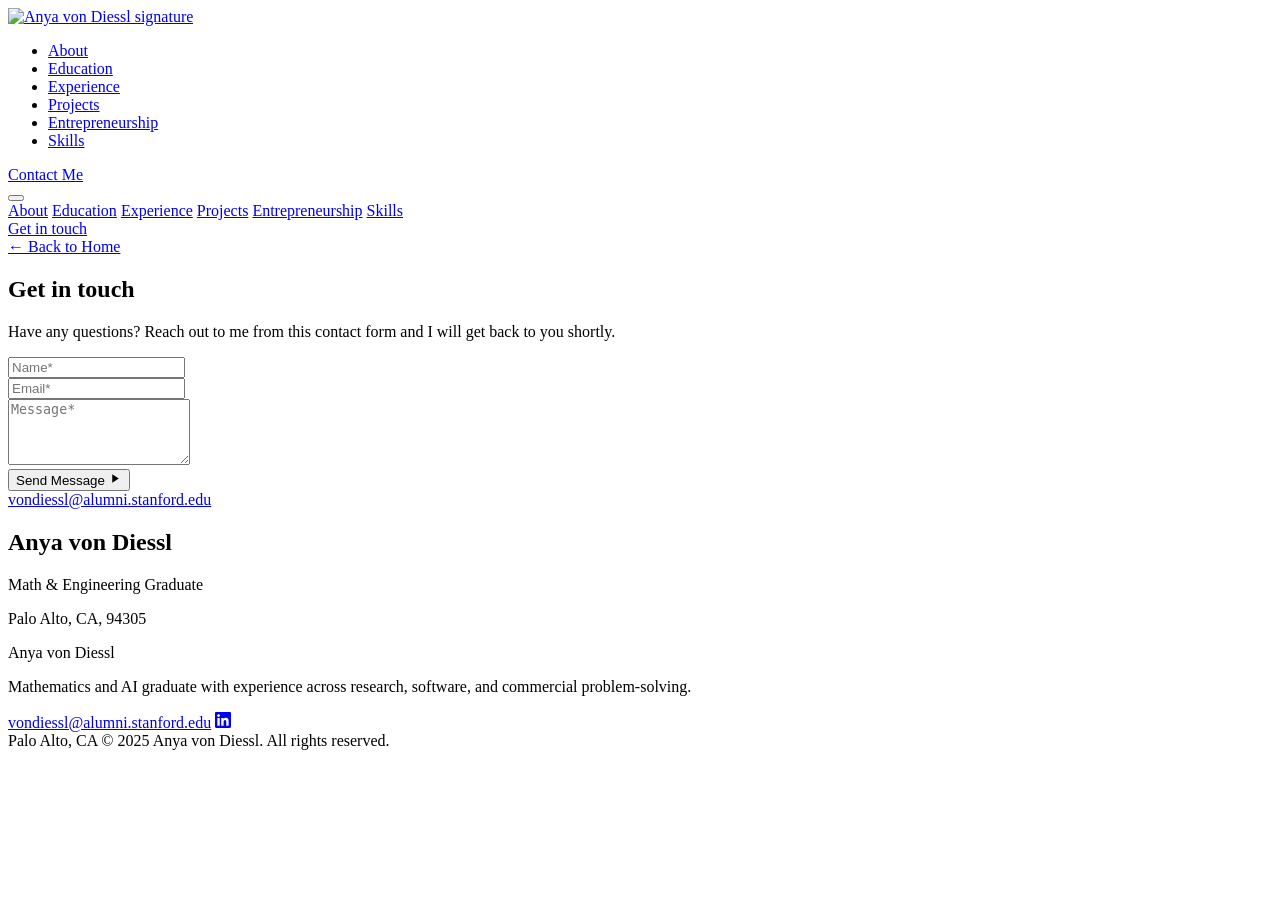
==== contact.html @ d14f177e "Add dedicated Contact page Move the 'Get in touch' form and business card off the homepage onto thei" ====
<!DOCTYPE html>
<html lang="en">
<head>
  <meta charset="UTF-8" />
  <meta name="viewport" content="width=device-width, initial-scale=1.0" />
  <title>Contact &mdash; Anya von Diessl</title>
  <meta name="description" content="Get in touch with Anya von Diessl — send a message or reach out directly by email." />
  <link rel="canonical" href="https://www.anyavondiessl.com/contact.html" />
  <meta property="og:type" content="website" />
  <meta property="og:site_name" content="Anya von Diessl" />
  <meta property="og:title" content="Contact — Anya von Diessl" />
  <meta property="og:description" content="Get in touch with Anya von Diessl — send a message or reach out directly by email." />
  <meta property="og:url" content="https://www.anyavondiessl.com/contact.html" />
  <meta property="og:image" content="https://www.anyavondiessl.com/images/headshot.png" />
  <meta name="twitter:card" content="summary" />
  <meta name="twitter:title" content="Contact — Anya von Diessl" />
  <meta name="twitter:description" content="Get in touch with Anya von Diessl — send a message or reach out directly by email." />
  <meta name="theme-color" content="#164a68" />
  <link rel="icon" href="favicon.ico" sizes="32x32" />
  <link rel="icon" type="image/svg+xml" href="favicon.svg" />
  <link rel="apple-touch-icon" href="apple-touch-icon.png" />
  <link rel="manifest" href="site.webmanifest" />
  <link rel="preconnect" href="https://fonts.googleapis.com" />
  <link rel="preconnect" href="https://fonts.gstatic.com" crossorigin />
  <link href="https://fonts.googleapis.com/css2?family=Inter:wght@400;500;600;700&family=Oswald:wght@500;600;700&family=Playfair+Display:wght@400;500&display=swap" rel="stylesheet" />
  <link rel="stylesheet" href="styles.css" />
</head>
<body>
  <!-- Signature logo, fixed far-left, aligned with content start -->
  <a href="index.html" class="brand" aria-label="Home">
    <img src="AnyaSignature.png" alt="Anya von Diessl signature" width="320" height="320" decoding="async" />
  </a>

  <!-- Floating glass nav pill -->
  <header class="nav" id="nav">
    <nav class="nav-inner" aria-label="Primary">
      <ul class="nav-links">
        <li><a class="nav-link" href="index.html#about">About</a></li>
        <li><a class="nav-link" href="index.html#education">Education</a></li>
        <li><a class="nav-link" href="index.html#experience">Experience</a></li>
        <li><a class="nav-link" href="index.html#projects">Projects</a></li>
        <li><a class="nav-link" href="index.html#entrepreneurship">Entrepreneurship</a></li>
        <li><a class="nav-link" href="index.html#skills">Skills</a></li>
      </ul>
    </nav>
  </header>

  <!-- Floating glass contact pill -->
  <div class="nav nav-contact" id="navContact">
    <div class="nav-inner nav-contact-inner">
      <a class="nav-contact-link" href="contact.html">Contact Me</a>
    </div>
  </div>

  <!-- Hamburger button -->
  <button class="hamburger" id="hamburger" aria-label="Open menu" aria-expanded="false">
    <span class="ham-icon" aria-hidden="true">
      <span></span><span></span><span></span>
    </span>
  </button>

  <!-- Mobile menu overlay -->
  <div class="mobile-menu" id="mobileMenu" aria-hidden="true">
    <div class="mobile-panel">
      <nav class="m-flatlist" aria-label="Primary (mobile)">
        <a class="m-flatlink" href="index.html#about">About</a>
        <a class="m-flatlink" href="index.html#education">Education</a>
        <a class="m-flatlink" href="index.html#experience">Experience</a>
        <a class="m-flatlink" href="index.html#projects">Projects</a>
        <a class="m-flatlink" href="index.html#entrepreneurship">Entrepreneurship</a>
        <a class="m-flatlink" href="index.html#skills">Skills</a>
      </nav>
      <a href="contact.html" class="btn-cta mobile-cta">Get in touch</a>
    </div>
  </div>

  <main class="project-page">
    <div class="container project-page-inner">
      <a href="index.html" class="project-back">&larr; Back to Home</a>
    </div>
  </main>

  <!-- GET IN TOUCH -->
  <section class="contact-section">
    <div class="container contact-inner">
      <div class="contact-left">
        <h1 class="contact-title">Get in touch</h1>
        <p class="contact-text">Have any questions? Reach out to me from this contact form and I will get back to you shortly.</p>

        <form class="contact-form" id="contactForm" novalidate>
          <div class="cf-field">
            <input type="text" name="name" id="cf-name" placeholder="Name*" required />
          </div>
          <div class="cf-field">
            <input type="email" name="email" id="cf-email" placeholder="Email*" required />
          </div>
          <div class="cf-field">
            <textarea name="details" id="cf-details" placeholder="Message*" rows="4" required></textarea>
          </div>
          <button type="submit" class="cf-submit">
            <span>Send Message</span>
            <span class="cf-submit-icon" aria-hidden="true">
              <svg viewBox="0 0 24 24" width="13" height="13"><path d="M6 4l12 8-12 8V4z" fill="currentColor"/></svg>
            </span>
          </button>
        </form>
      </div>
      <div class="contact-right">
        <div class="card bizcard">
          <div class="bizcard-inner">
            <a class="bc-email" href="mailto:vondiessl@alumni.stanford.edu">vondiessl@alumni.stanford.edu</a>
            <div class="bc-center">
              <h2 class="bc-name">Anya <span class="bc-sur">von Diessl</span></h2>
              <p class="bc-role">Math &amp; Engineering Graduate</p>
            </div>
            <p class="bc-location">Palo Alto, CA, 94305</p>
          </div>
        </div>
      </div>
    </div>
  </section>

  <footer class="site-footer">
    <div class="footer-glow" aria-hidden="true"></div>
    <div class="container footer-inner">
      <div class="footer-top">
        <div class="footer-brand">
          <p class="footer-name"><span class="footer-name-first">Anya</span> <span class="footer-name-last">von Diessl</span></p>
          <p class="footer-tagline">Mathematics and AI graduate with experience across research, software, and commercial problem-solving.</p>
        </div>
        <div class="footer-contact">
          <a class="footer-email" href="mailto:vondiessl@alumni.stanford.edu">vondiessl@alumni.stanford.edu</a>
          <a class="footer-social" href="https://www.linkedin.com/in/anya-von-diessl/" target="_blank" rel="noopener noreferrer" aria-label="LinkedIn">
            <svg viewBox="0 0 24 24" width="16" height="16" fill="currentColor" aria-hidden="true"><path d="M20.447 20.452h-3.554v-5.569c0-1.328-.027-3.037-1.852-3.037-1.853 0-2.136 1.445-2.136 2.939v5.667H9.351V9h3.414v1.561h.046c.477-.9 1.637-1.85 3.37-1.85 3.601 0 4.267 2.37 4.267 5.455v6.286zM5.337 7.433c-1.144 0-2.063-.926-2.063-2.065 0-1.138.92-2.063 2.063-2.063 1.14 0 2.064.925 2.064 2.063 0 1.139-.925 2.065-2.064 2.065zm1.782 13.019H3.555V9h3.564v11.452zM22.225 0H1.771C.792 0 0 .774 0 1.729v20.542C0 23.227.792 24 1.771 24h20.451C23.2 24 24 23.227 24 22.271V1.729C24 .774 23.2 0 22.222 0h.003z"/></svg>
          </a>
        </div>
      </div>
      <div class="footer-rule" aria-hidden="true"></div>
      <div class="footer-bottom">
        <span>Palo Alto, CA</span>
        <span>&copy; <span id="footer-year">2025</span> Anya von Diessl. All rights reserved.</span>
      </div>
    </div>
  </footer>

  <script src="script.js"></script>
</body>
</html>
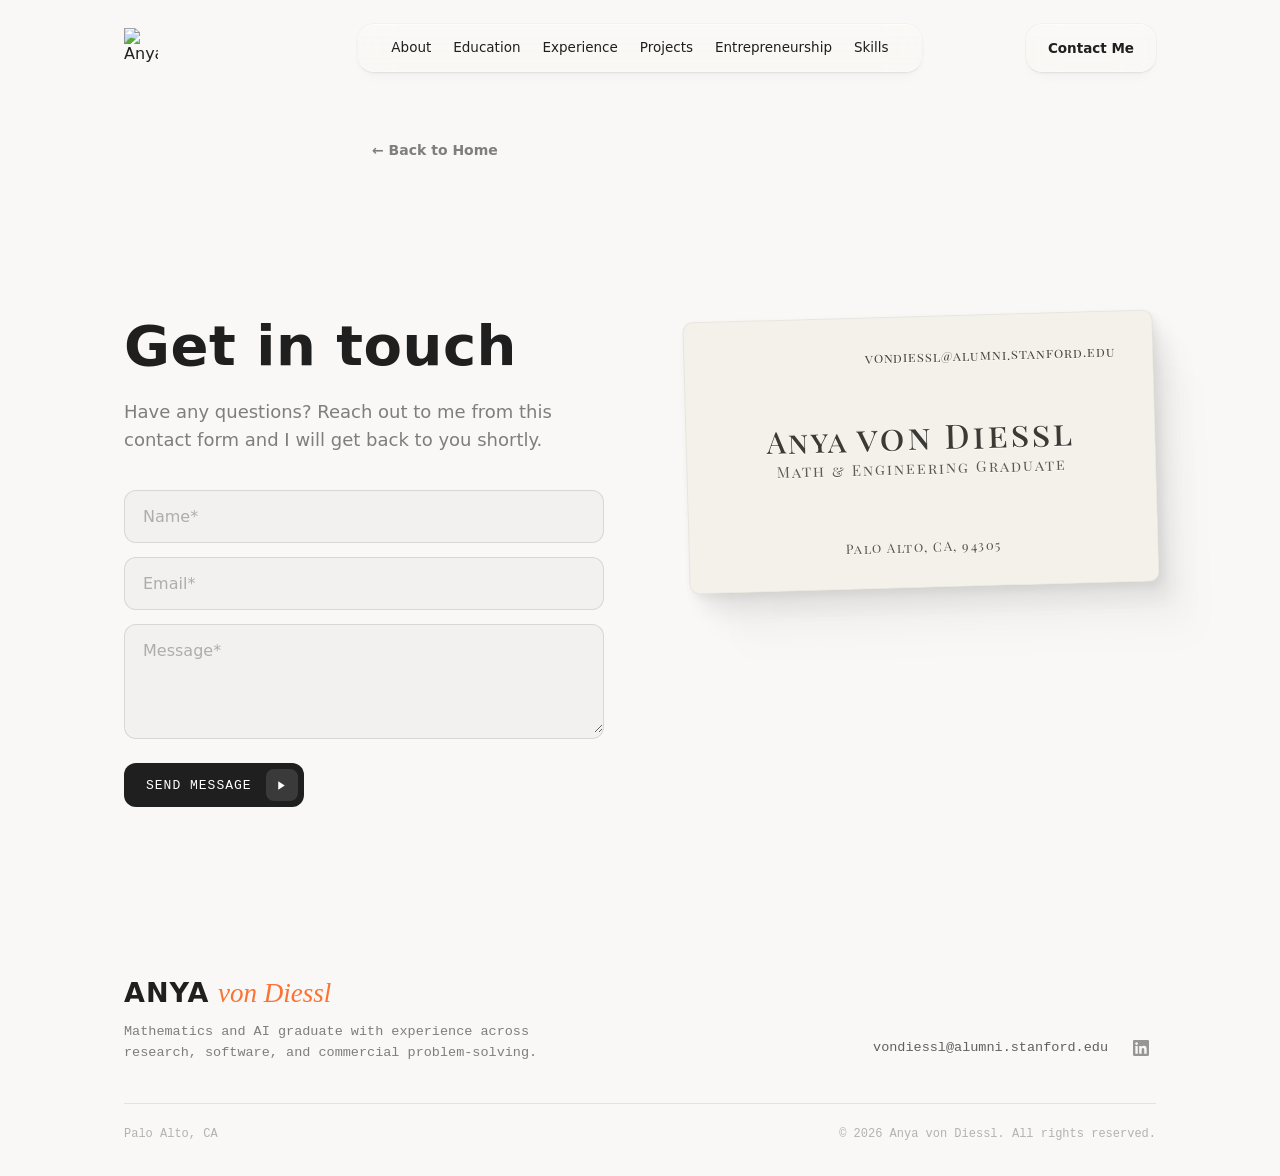
==== commit e100d216: "Add contact teaser below Featured Projects; lighten contact page Home page: new black box below Feat" ====
--- a/contact.html
+++ b/contact.html
@@ -76,7 +76,7 @@
 
   <main class="project-page">
     <div class="container project-page-inner">
-      <a href="index.html" class="project-back">&larr; Back to Home</a>
+      <a href="index.html" class="project-back contact-back">&larr; Back to Home</a>
     </div>
   </main>
 
--- a/styles.css
+++ b/styles.css
@@ -0,0 +1,2879 @@
+:root {
+  --bg: rgb(249, 248, 246);
+  --ink: rgb(31, 31, 31);
+  --body: rgba(31, 31, 31, 0.56);
+  --muted: rgba(31, 31, 31, 0.32);
+  --card-border: rgba(0, 0, 0, 0.03);
+  --navy: #164a68;
+  --font: "Verlag", Inter, system-ui, -apple-system, "Segoe UI", Roboto,
+    "Helvetica Neue", sans-serif;
+  --container: 1160px;
+}
+
+* {
+  box-sizing: border-box;
+}
+
+html {
+  scroll-behavior: smooth;
+}
+
+body {
+  margin: 0;
+  background: var(--bg);
+  color: var(--ink);
+  font-family: var(--font);
+  font-size: 16px;
+  line-height: 20px;
+  -webkit-font-smoothing: antialiased;
+  text-rendering: optimizeLegibility;
+}
+
+a {
+  color: inherit;
+  text-decoration: none;
+}
+
+/* ============================
+   Typography Template (reference)
+   Based on me.sh/notion spacing/type scale.
+   Tokens map onto this file's existing --ink/--body/--font so values
+   stay in sync; new work should pull spacing from the gap-* scale below
+   rather than eyeballing margins.
+   ============================ */
+:root {
+  --font-heading: "Oswald", "VerlagCondensed", var(--font);
+  --font-body: var(--font);
+
+  --color-heading: var(--ink);
+  --color-body: var(--body);
+
+  --heading-letter-spacing: 0.66px;
+  --body-letter-spacing: normal;
+
+  /* spacing scale */
+  --gap-heading-to-paragraph: 24px;
+  --gap-section-to-section: 160px;
+  --gap-block-loose: 97px; /* looser transitions, e.g. hero -> next row */
+  --gap-block-tight: 56px; /* tight transitions, e.g. intro -> hero */
+  --gap-final-to-cta: 120px;
+}
+
+.heading-hero {
+  font-family: var(--font-heading);
+  font-weight: 700;
+  font-size: 44px;
+  line-height: 46px;
+  letter-spacing: var(--heading-letter-spacing);
+  color: var(--color-heading);
+  margin: 0 0 var(--gap-heading-to-paragraph) 0;
+}
+
+.heading-section {
+  font-family: var(--font-heading);
+  font-weight: 700;
+  font-size: 36px;
+  line-height: 40px;
+  letter-spacing: var(--heading-letter-spacing);
+  color: var(--color-heading);
+  margin: 0 0 var(--gap-heading-to-paragraph) 0;
+}
+
+.paragraph {
+  font-family: var(--font-body);
+  font-weight: 400;
+  font-size: 16px;
+  line-height: 20px;
+  letter-spacing: var(--body-letter-spacing);
+  color: var(--color-body);
+  margin: 0;
+}
+
+.content-section {
+  margin-bottom: var(--gap-section-to-section);
+}
+.content-section:last-of-type {
+  margin-bottom: var(--gap-final-to-cta);
+}
+.gap-loose {
+  margin-bottom: var(--gap-block-loose);
+}
+.gap-tight {
+  margin-bottom: var(--gap-block-tight);
+}
+
+.container {
+  width: 100%;
+  max-width: var(--container);
+  margin-inline: auto;
+  padding-inline: max(5vw, calc(-580px + 50vw));
+}
+
+/* ---------- Type ---------- */
+.eyebrow {
+  font-size: 12px;
+  font-weight: 600;
+  text-transform: uppercase;
+  letter-spacing: 1px;
+  margin: 0 0 18px;
+}
+.eyebrow.muted,
+.eyebrow {
+  color: var(--muted);
+}
+
+h1 {
+  font-size: 40px;
+  font-weight: 700;
+  line-height: 46px;
+  letter-spacing: 0.66px;
+  margin: 0 0 20px;
+  color: var(--ink);
+}
+h1 em {
+  font-style: normal;
+  color: #b620e0;
+  background: linear-gradient(90deg, #32c5ff, #b620e0, #f7b500);
+  -webkit-background-clip: text;
+  background-clip: text;
+  -webkit-text-fill-color: transparent;
+}
+
+.block-head {
+  font-size: 28px;
+  font-weight: 700;
+  line-height: 34px;
+  letter-spacing: 0.4px;
+  margin: 0 0 14px;
+  color: var(--ink);
+  max-width: 640px;
+}
+.block-head.center {
+  margin-inline: auto;
+  text-align: center;
+}
+
+.body-text {
+  color: var(--body);
+  font-size: 16px;
+  line-height: 22px;
+  font-weight: 400;
+}
+.block-sub {
+  max-width: 560px;
+  margin: 0;
+}
+.eyebrow.center {
+  text-align: center;
+}
+.block-sub.center {
+  margin-inline: auto;
+  text-align: center;
+}
+.lead {
+  color: var(--body);
+  font-size: 18px;
+  line-height: 26px;
+  max-width: 540px;
+  margin: 0 0 32px;
+}
+
+/* ---------- Section header row (title beside content) ---------- */
+.edu-header-row {
+  display: flex;
+  align-items: center;
+  gap: 48px;
+  margin-bottom: 32px;
+}
+.edu-title-left {
+  flex: none;
+  margin: 0;
+  text-align: left;
+}
+.edu-title-right {
+  flex: none;
+  margin: 0;
+  text-align: right;
+}
+.edu-header-fill {
+  flex: 1;
+  min-width: 0;
+}
+.edu-header-row .hero-card {
+  margin-top: 0;
+}
+
+/* ---------- Brand / logo ---------- */
+.brand {
+  position: fixed;
+  top: 28px;
+  /* aligns with the same content-start x as .container's padding-inline */
+  left: calc(max(0px, 50vw - 580px) + max(5vw, 50vw - 580px));
+  z-index: 120;
+  display: flex;
+  align-items: center;
+}
+.brand img {
+  display: block;
+  height: 34px;
+  width: auto;
+  mix-blend-mode: multiply;
+}
+/* Over the dark hero video the dark-ink signature disappears; invert it
+   until the page has scrolled past the hero and back onto the light bg. */
+body:has(.hero) .brand:not(.scrolled) img {
+  mix-blend-mode: normal;
+  filter: brightness(0) invert(1);
+}
+/* ---------- Nav pill ---------- */
+.nav {
+  position: fixed;
+  top: 24px;
+  left: 50%;
+  transform: translateX(-50%);
+  z-index: 110;
+  border-radius: 16px;
+}
+.nav-inner {
+  position: relative;
+  z-index: 2;
+  height: 48px;
+  padding: 0 24px;
+  display: flex;
+  align-items: center;
+  gap: 22px;
+  border-radius: 16px;
+  white-space: nowrap;
+}
+/* glass pseudo-element */
+.nav::before {
+  content: "";
+  position: absolute;
+  inset: 0;
+  border-radius: 16px;
+  backdrop-filter: blur(16px) saturate(1.5);
+  -webkit-backdrop-filter: blur(16px) saturate(1.5);
+  background: linear-gradient(
+      rgba(255, 255, 255, 0.12) 10%,
+      rgba(255, 255, 255, 0) 86%
+    ),
+    rgba(255, 255, 255, 0.03);
+  box-shadow: 0 0 0 0.5px rgba(0, 0, 0, 0.06),
+    0 2px 4px -2px rgba(0, 0, 0, 0.1), 0 8px 16px -8px rgba(0, 0, 0, 0.06),
+    inset 0 1px 0 rgba(255, 255, 255, 0.5),
+    inset 0 -1px 0 rgba(255, 255, 255, 0.25);
+  transition: background 0.24s ease, box-shadow 0.24s ease;
+  z-index: 1;
+}
+/* Over the dark hero video, the light glass pill has almost no contrast
+   against the video; swap in a dark-tinted glass until scrolled past it. */
+body:has(.hero) .nav:not(.scrolled)::before {
+  background: linear-gradient(
+      rgba(0, 0, 0, 0.22) 10%,
+      rgba(0, 0, 0, 0.04) 86%
+    ),
+    rgba(255, 255, 255, 0.06);
+  box-shadow: 0 0 0 0.5px rgba(255, 255, 255, 0.14),
+    0 2px 4px -2px rgba(0, 0, 0, 0.3), 0 8px 16px -8px rgba(0, 0, 0, 0.24),
+    inset 0 1px 0 rgba(255, 255, 255, 0.18),
+    inset 0 -1px 0 rgba(255, 255, 255, 0.06);
+}
+
+/* ---------- Contact pill (mirrors .nav, right-aligned) ---------- */
+.nav-contact {
+  left: auto;
+  right: calc(max(0px, 50vw - 580px) + max(5vw, 50vw - 580px));
+  transform: none;
+}
+.nav-contact-inner {
+  gap: 0;
+  padding: 0;
+}
+.nav-contact-link {
+  display: inline-flex;
+  align-items: center;
+  height: 48px;
+  padding: 0 22px;
+  font-family: inherit;
+  font-size: 13.5px;
+  font-weight: 600;
+  color: var(--ink);
+  border-radius: 16px;
+  transition: background 0.18s ease;
+}
+.nav-contact-link:hover {
+  background: rgba(31, 31, 31, 0.05);
+}
+body:has(.hero) .nav-contact:not(.scrolled) .nav-contact-link {
+  color: #f5f4f0;
+}
+body:has(.hero) .nav-contact:not(.scrolled) .nav-contact-link:hover {
+  background: rgba(255, 255, 255, 0.12);
+}
+
+.nav-links {
+  display: flex;
+  align-items: center;
+  gap: 2px;
+  list-style: none;
+  margin: 0;
+  padding: 0;
+}
+.nav-link {
+  display: inline-block;
+  font-family: inherit;
+  font-size: 13.5px;
+  font-weight: 500;
+  color: var(--ink);
+  background: none;
+  border: 0;
+  cursor: pointer;
+  padding: 8px 10px;
+  border-radius: 10px;
+  transition: background 0.18s ease, opacity 0.18s ease;
+  line-height: 1;
+  white-space: nowrap;
+}
+.nav-link:hover {
+  background: rgba(31, 31, 31, 0.05);
+}
+body:has(.hero) .nav:not(.scrolled) .nav-link {
+  color: #f5f4f0;
+}
+body:has(.hero) .nav:not(.scrolled) .nav-link:hover {
+  background: rgba(255, 255, 255, 0.12);
+}
+
+/* CTA button */
+.btn-cta {
+  display: inline-flex;
+  align-items: center;
+  justify-content: center;
+  background: var(--ink);
+  color: #fff;
+  font-family: inherit;
+  font-size: 12px;
+  font-weight: 600;
+  text-transform: uppercase;
+  letter-spacing: 1px;
+  padding: 10px 18px;
+  border-radius: 10px;
+  border: 0;
+  cursor: pointer;
+  transition: transform 0.15s ease, opacity 0.15s ease;
+}
+.btn-cta:hover {
+  transform: translateY(-1px);
+  opacity: 0.92;
+}
+/* glow variant */
+.glow {
+  position: relative;
+  isolation: isolate;
+}
+.glow::before {
+  content: "";
+  position: absolute;
+  inset: -6px;
+  border-radius: inherit;
+  background: linear-gradient(225deg, #32c5ff, #b620e0, #f7b500);
+  filter: blur(1em);
+  opacity: 0.55;
+  z-index: -1;
+}
+.hero-cta,
+.big {
+  padding: 14px 26px;
+  font-size: 13px;
+  border-radius: 12px;
+}
+.big {
+  padding: 16px 34px;
+}
+
+/* ---------- Hamburger ---------- */
+.hamburger {
+  display: none;
+  position: fixed;
+  top: 24px;
+  right: max(5vw, calc(-580px + 50vw));
+  z-index: 130;
+  width: 44px;
+  height: 44px;
+  border: 0;
+  border-radius: 12px;
+  cursor: pointer;
+  background: rgba(255, 255, 255, 0.5);
+  backdrop-filter: blur(16px) saturate(1.5);
+  -webkit-backdrop-filter: blur(16px) saturate(1.5);
+  box-shadow: 0 0 0 0.5px rgba(0, 0, 0, 0.06),
+    0 2px 4px -2px rgba(0, 0, 0, 0.1), 0 8px 16px -8px rgba(0, 0, 0, 0.06);
+}
+.ham-icon {
+  position: relative;
+  display: block;
+  width: 18px;
+  height: 12px;
+  margin: 0 auto;
+}
+.ham-icon span {
+  position: absolute;
+  left: 0;
+  width: 100%;
+  height: 1.8px;
+  background: var(--ink);
+  border-radius: 2px;
+  transition: transform 0.24s ease, opacity 0.18s ease, top 0.24s ease;
+}
+.ham-icon span:nth-child(1) {
+  top: 0;
+}
+.ham-icon span:nth-child(2) {
+  top: 5px;
+}
+.ham-icon span:nth-child(3) {
+  top: 10px;
+}
+.menu-open .ham-icon span:nth-child(1) {
+  top: 5px;
+  transform: rotate(45deg);
+}
+.menu-open .ham-icon span:nth-child(2) {
+  opacity: 0;
+}
+.menu-open .ham-icon span:nth-child(3) {
+  top: 5px;
+  transform: rotate(-45deg);
+}
+
+/* ---------- Mobile menu ---------- */
+.mobile-menu {
+  position: fixed;
+  inset: 0;
+  z-index: 125;
+  padding: 84px max(5vw, 16px) 24px;
+  background: rgba(249, 248, 246, 0.7);
+  backdrop-filter: blur(10px);
+  -webkit-backdrop-filter: blur(10px);
+  opacity: 0;
+  pointer-events: none;
+  transition: opacity 0.24s ease;
+  overflow-y: auto;
+}
+.menu-open .mobile-menu {
+  opacity: 1;
+  pointer-events: auto;
+}
+.mobile-panel {
+  background: #fff;
+  border-radius: 12px;
+  padding: 8px 20px 20px;
+  box-shadow: 0 0 0 0.5px rgba(0, 0, 0, 0.05),
+    2.8px 4.2px 10px rgba(0, 0, 0, 0.06), 11px 16px 19px rgba(0, 0, 0, 0.06),
+    25px 35px 26px rgba(0, 0, 0, 0.03);
+}
+.m-flatlist {
+  display: flex;
+  flex-direction: column;
+}
+.m-flatlink {
+  padding: 18px 0;
+  font-size: 17px;
+  font-weight: 600;
+  color: var(--ink);
+  border-bottom: 1px solid rgba(31, 31, 31, 0.08);
+}
+.m-flatlist a:last-child {
+  border-bottom: 0;
+}
+.mobile-cta {
+  width: 100%;
+  margin-top: 20px;
+  padding: 16px;
+}
+
+/* ---------- Hero ---------- */
+main {
+  padding-top: 140px;
+}
+.hero {
+  position: relative;
+  overflow: hidden;
+  margin-top: -140px;
+  padding-top: 140px;
+  padding-bottom: 20px;
+  background: #0a0a0c;
+}
+.hero-inner {
+  position: relative;
+  z-index: 2;
+  padding-top: 4px;
+  padding-bottom: 24px;
+  display: grid;
+  grid-template-columns: 1.1fr 0.9fr;
+  align-items: center;
+  gap: 48px;
+}
+.hero-text {
+  max-width: 480px;
+}
+.hero-text .eyebrow {
+  color: rgba(255, 255, 255, 0.4);
+}
+.hero-name {
+  font-size: 44px;
+  font-weight: 700;
+  line-height: 50px;
+  letter-spacing: 0.3px;
+  margin: 0 0 12px;
+  color: #fff;
+}
+.hero-subtitle {
+  font-size: 18px;
+  line-height: 26px;
+  color: rgba(255, 255, 255, 0.66);
+  margin: 0 0 32px;
+  max-width: 420px;
+}
+.hero-social {
+  display: flex;
+  align-items: center;
+  gap: 12px;
+}
+.hero-social-link {
+  display: flex;
+  align-items: center;
+  justify-content: center;
+  width: 40px;
+  height: 40px;
+  border-radius: 10px;
+  color: rgba(255, 255, 255, 0.75);
+  border: 1px solid rgba(255, 255, 255, 0.14);
+  background: rgba(255, 255, 255, 0.04);
+  transition: background 0.15s ease, color 0.15s ease, transform 0.15s ease;
+}
+.hero-social-link:hover {
+  color: #fff;
+  background: rgba(255, 255, 255, 0.1);
+  transform: translateY(-1px);
+}
+.hero-photo {
+  justify-self: end;
+  width: 100%;
+  max-width: 270px;
+  aspect-ratio: 4 / 5;
+  border-radius: 20px;
+  overflow: hidden;
+  border: 1px solid rgba(255, 255, 255, 0.14);
+  box-shadow: 2.8px 4.2px 10px rgba(0, 0, 0, 0.16),
+    11px 16px 19px rgba(0, 0, 0, 0.14), 25px 35px 26px rgba(0, 0, 0, 0.1),
+    44px 63px 31px rgba(0, 0, 0, 0.06);
+}
+.hero-photo img {
+  width: 100%;
+  height: 100%;
+  object-fit: cover;
+  display: block;
+}
+
+/* ---------- Bio / achievements strip ---------- */
+.bio-section {
+  background: var(--bg);
+  margin-top: 0;
+  padding: 64px 0;
+}
+.bio-inner {
+  max-width: 860px;
+}
+.bio-eyebrow {
+  color: var(--muted);
+}
+.bio-statement {
+  font-size: 32px;
+  font-weight: 700;
+  line-height: 40px;
+  letter-spacing: 0.2px;
+  color: var(--ink);
+  margin: 0 0 22px;
+}
+.bio-text {
+  font-size: 18px;
+  line-height: 27px;
+  color: var(--body);
+  margin: 0;
+  max-width: 640px;
+}
+
+/* ---------- Campus photo (sticky/scroll-pan reveal) ---------- */
+.campus-photo {
+  position: relative;
+  height: 420px;
+  border-radius: 20px;
+  overflow: hidden;
+  box-shadow: 2.8px 4.2px 10px rgba(0, 0, 0, 0.06),
+    11px 16px 19px rgba(0, 0, 0, 0.06), 25px 35px 26px rgba(0, 0, 0, 0.03),
+    44px 63px 31px rgba(0, 0, 0, 0.01);
+}
+.campus-photo-img {
+  position: absolute;
+  top: 0;
+  left: 0;
+  width: 100%;
+  /* Taller than the box so there is vertical range to pan through on scroll. */
+  height: 130%;
+  object-fit: cover;
+  object-position: center;
+  display: block;
+  will-change: transform;
+}
+.campus-photo-scrim {
+  position: absolute;
+  inset: 0;
+  background: linear-gradient(
+    180deg,
+    rgba(0, 0, 0, 0.18) 0%,
+    rgba(0, 0, 0, 0.34) 100%
+  );
+  pointer-events: none;
+}
+.campus-edu {
+  position: absolute;
+  inset: 0;
+  align-content: center;
+  padding: 32px;
+}
+.campus-edu .edu-card {
+  background: rgba(255, 255, 255, 0.9);
+  backdrop-filter: blur(10px);
+  -webkit-backdrop-filter: blur(10px);
+  border: 1px solid rgba(255, 255, 255, 0.5);
+}
+
+/* ---------- Banner carousel (Teaching & Mentorship) ---------- */
+.banner-carousel {
+  position: relative;
+  height: 420px;
+  border-radius: 20px;
+  overflow: hidden;
+  box-shadow: 2.8px 4.2px 10px rgba(0, 0, 0, 0.06),
+    11px 16px 19px rgba(0, 0, 0, 0.06), 25px 35px 26px rgba(0, 0, 0, 0.03),
+    44px 63px 31px rgba(0, 0, 0, 0.01);
+}
+.banner-carousel-img {
+  position: absolute;
+  inset: 0;
+  width: 100%;
+  height: 100%;
+  object-fit: cover;
+  display: block;
+  opacity: 0;
+  transition: opacity 0.6s ease;
+}
+.banner-carousel-img.active {
+  opacity: 1;
+}
+.banner-carousel-dots {
+  position: absolute;
+  left: 50%;
+  bottom: 14px;
+  z-index: 1;
+  display: flex;
+  gap: 8px;
+  padding: 6px 10px;
+  background: rgba(0, 0, 0, 0.35);
+  border-radius: 999px;
+  transform: translateX(-50%);
+}
+.banner-carousel-dot {
+  width: 8px;
+  height: 8px;
+  padding: 0;
+  border: 0;
+  border-radius: 50%;
+  background: rgba(255, 255, 255, 0.45);
+  cursor: pointer;
+  transition: background 0.18s ease, transform 0.18s ease;
+}
+.banner-carousel-dot:hover {
+  background: rgba(255, 255, 255, 0.7);
+}
+.banner-carousel-dot.active {
+  background: #fff;
+  transform: scale(1.2);
+}
+.hero-ascii-bg {
+  position: absolute;
+  inset: 0;
+  z-index: 0;
+  display: block;
+  width: 100%;
+  height: 100%;
+  object-fit: cover;
+  pointer-events: none;
+}
+.hero-ascii-scrim {
+  position: absolute;
+  inset: 0;
+  z-index: 0;
+  background: rgba(10, 10, 12, 0.55);
+  pointer-events: none;
+}
+.dot-grid {
+  position: absolute;
+  top: 40px;
+  left: 0;
+  width: 46%;
+  height: 380px;
+  background-image: radial-gradient(
+    rgba(255, 255, 255, 0.16) 1px,
+    transparent 1.4px
+  );
+  background-size: 22px 22px;
+  -webkit-mask-image: linear-gradient(105deg, #000 20%, transparent 72%);
+  mask-image: linear-gradient(105deg, #000 20%, transparent 72%);
+  pointer-events: none;
+  z-index: 1;
+}
+.accent-dot {
+  position: absolute;
+  width: 9px;
+  height: 9px;
+  border-radius: 50%;
+  z-index: 1;
+}
+.accent-blue {
+  background: #32c5ff;
+  top: 96px;
+  left: 8%;
+}
+.accent-orange {
+  background: #f7644c;
+  top: 150px;
+  left: 22%;
+}
+.accent-yellow {
+  background: #f7b500;
+  top: 440px;
+  left: 12%;
+}
+
+/* ---------- Cards ---------- */
+.card {
+  border-radius: 12px;
+  border: 1px solid var(--card-border);
+  background: #fff;
+  box-shadow: 2.8px 4.2px 10px rgba(0, 0, 0, 0.06),
+    11px 16px 19px rgba(0, 0, 0, 0.06), 25px 35px 26px rgba(0, 0, 0, 0.03),
+    44px 63px 31px rgba(0, 0, 0, 0.01);
+  overflow: hidden;
+}
+.hero-card {
+  margin-top: 24px;
+}
+.wide-card {
+  margin-top: 34px;
+}
+
+/* Fake app UI */
+.app {
+  display: grid;
+  grid-template-columns: 200px 1fr;
+  min-height: 380px;
+  background: #fff;
+}
+.app-side {
+  border-right: 1px solid rgba(31, 31, 31, 0.06);
+  padding: 20px 14px;
+  display: flex;
+  flex-direction: column;
+  gap: 4px;
+  background: rgba(249, 248, 246, 0.5);
+}
+.app-logo {
+  width: 26px;
+  height: 26px;
+  border-radius: 8px;
+  background: linear-gradient(135deg, #32c5ff, #b620e0);
+  margin-bottom: 16px;
+}
+.app-navrow {
+  display: flex;
+  align-items: center;
+  gap: 10px;
+  font-size: 13px;
+  color: var(--body);
+  padding: 8px 10px;
+  border-radius: 8px;
+}
+.app-navrow.active {
+  background: rgba(31, 31, 31, 0.05);
+  color: var(--ink);
+  font-weight: 500;
+}
+.app-navrow .d {
+  width: 7px;
+  height: 7px;
+  border-radius: 50%;
+}
+.app-main {
+  padding: 22px 26px;
+}
+.app-topbar {
+  display: flex;
+  align-items: center;
+  justify-content: space-between;
+  padding-bottom: 18px;
+  border-bottom: 1px solid rgba(31, 31, 31, 0.06);
+  margin-bottom: 18px;
+}
+.app-title {
+  font-size: 17px;
+  font-weight: 600;
+  color: var(--ink);
+}
+.chips {
+  display: flex;
+  gap: 6px;
+}
+.chip {
+  width: 24px;
+  height: 24px;
+  border-radius: 50%;
+  background: rgba(31, 31, 31, 0.08);
+}
+.app-rows {
+  display: flex;
+  flex-direction: column;
+  gap: 12px;
+}
+.app-item {
+  display: flex;
+  align-items: center;
+  gap: 12px;
+  padding: 10px 12px;
+  border-radius: 10px;
+  background: rgba(249, 248, 246, 0.7);
+}
+.dot {
+  width: 8px;
+  height: 8px;
+  border-radius: 50%;
+  flex: none;
+}
+.bar {
+  height: 8px;
+  border-radius: 6px;
+  background: rgba(31, 31, 31, 0.1);
+}
+.pill {
+  margin-left: auto;
+  width: 42px;
+  height: 16px;
+  border-radius: 8px;
+  background: rgba(31, 31, 31, 0.07);
+  flex: none;
+}
+.w40 { width: 40%; }
+.w50 { width: 50%; }
+.w60 { width: 60%; }
+.w70 { width: 70%; }
+.w75 { width: 75%; }
+.w80 { width: 80%; }
+
+/* ---------- Education (pricing-style cards) ---------- */
+:root {
+  --orange: rgb(251, 114, 50);
+  --edu-card-fill: rgba(149, 149, 149, 0.06);
+  --edu-card-border: rgb(236, 234, 232);
+}
+.edu {
+  margin-top: 100px;
+  margin-bottom: 44px;
+}
+.edu-title {
+  font-family: "Oswald", "Verlag Condensed", var(--font);
+  font-size: 40px;
+  font-weight: 700;
+  line-height: 46px;
+  letter-spacing: 0.4px;
+  text-align: center;
+  color: var(--ink);
+  margin: 0 0 14px;
+}
+.edu-grid {
+  display: grid;
+  grid-template-columns: 1fr 1fr;
+  gap: 20px;
+}
+.edu-card {
+  padding: 22px 24px 26px;
+}
+.edu-eyebrow {
+  margin: 0 0 22px;
+  font-size: 14px;
+  font-weight: 600;
+  text-transform: uppercase;
+  letter-spacing: 1px;
+  color: var(--orange);
+}
+.edu-degree {
+  font-family: "Playfair Display", "ChronicleText", Georgia, serif;
+  font-size: 34px;
+  font-weight: 400;
+  line-height: 40px;
+  color: var(--ink);
+  margin: 0 0 18px;
+}
+.edu-track {
+  display: block;
+  font-size: 24px;
+  line-height: 30px;
+  color: rgba(31, 31, 31, 0.75);
+}
+.edu-school {
+  margin: 0 0 4px;
+  font-size: 16px;
+  font-weight: 500;
+  color: var(--ink);
+}
+.edu-dates {
+  margin: 0;
+  font-size: 12px;
+  font-weight: 600;
+  text-transform: uppercase;
+  letter-spacing: 1px;
+  color: rgba(31, 31, 31, 0.4);
+}
+
+/* ---------- Project preview cards ---------- */
+.proj-grid {
+  display: grid;
+  grid-template-columns: repeat(3, 1fr);
+  gap: 24px;
+  margin: 34px 0 0;
+}
+.proj-grid-sm {
+  grid-template-columns: repeat(2, 1fr);
+  max-width: 820px;
+  margin: 0 auto;
+}
+.proj-card {
+  display: flex;
+  flex-direction: column;
+  gap: 14px;
+  padding: 18px;
+  border-radius: 16px;
+  border: 1px solid var(--card-border);
+  background: #fff;
+  box-shadow: 2.8px 4.2px 10px rgba(0, 0, 0, 0.06),
+    11px 16px 19px rgba(0, 0, 0, 0.06), 25px 35px 26px rgba(0, 0, 0, 0.03),
+    44px 63px 31px rgba(0, 0, 0, 0.01);
+  transition: transform 0.18s ease, box-shadow 0.18s ease;
+}
+.proj-card:hover {
+  transform: translateY(-3px);
+}
+.proj-card-tags {
+  display: flex;
+  flex-wrap: wrap;
+  gap: 6px;
+}
+.proj-card-tags .project-tag {
+  font-size: 10.5px;
+  padding: 5px 10px;
+}
+.proj-card-title {
+  font-size: 19px;
+  font-weight: 700;
+  line-height: 25px;
+  color: var(--ink);
+  margin: 0;
+}
+.proj-card-sm .proj-card-title {
+  font-size: 16px;
+  line-height: 22px;
+}
+.proj-card-media {
+  position: relative;
+  border-radius: 10px;
+  overflow: hidden;
+}
+.proj-card-btn {
+  position: absolute;
+  right: 10px;
+  bottom: 10px;
+  display: inline-flex;
+  align-items: center;
+  gap: 5px;
+  padding: 7px 12px;
+  border-radius: 999px;
+  background: rgba(249, 248, 246, 0.94);
+  color: var(--ink);
+  font-size: 11.5px;
+  font-weight: 600;
+  letter-spacing: 0.2px;
+  box-shadow: 0 2px 8px rgba(0, 0, 0, 0.25);
+  transition: transform 0.15s ease, background 0.15s ease;
+}
+.proj-card:hover .proj-card-btn {
+  transform: translateY(-1px);
+  background: #fff;
+}
+.proj-card-btn svg {
+  width: 10px;
+  height: 10px;
+}
+
+/* ---------- Mini dev-mockup graphics (coded, not images) ---------- */
+.mini-window {
+  --cw-bg: #121212;
+  --cw-panel: #1a1a1a;
+  --cw-border: #2b2b2b;
+  --cw-text: #abb2bf;
+  --cw-dim: #5c6370;
+  --cw-muted: #7f848e;
+  --s-head: #e06c75;
+  --s-green: #98c379;
+  --s-blue: #61afef;
+  --s-orange: #d19a66;
+  --s-yellow: #e5c07b;
+  --s-purple: #c678dd;
+  background: var(--cw-bg);
+}
+.mini-window-bar {
+  display: flex;
+  align-items: center;
+  gap: 6px;
+  height: 30px;
+  padding: 0 12px;
+  background: var(--cw-panel);
+  border-bottom: 1px solid var(--cw-border);
+}
+.mw-dot {
+  width: 8px;
+  height: 8px;
+  border-radius: 50%;
+  flex: none;
+}
+.mw-red {
+  background: #ff5f57;
+}
+.mw-yellow {
+  background: #febc2e;
+}
+.mw-green {
+  background: #28c840;
+}
+.mini-window-label {
+  margin-left: 6px;
+  font-family: -apple-system, "system-ui", "Segoe UI", Roboto, Helvetica,
+    Arial, sans-serif;
+  font-size: 11px;
+  color: var(--cw-muted);
+}
+.mini-window-body {
+  padding: 14px 16px;
+  height: 156px;
+  font-family: "Fira Code", "JetBrains Mono", "SF Mono", ui-monospace, Menlo,
+    Consolas, monospace;
+  font-size: 12px;
+  line-height: 1.7;
+  overflow: hidden;
+}
+.proj-card-sm .mini-window-body {
+  height: 118px;
+  font-size: 11px;
+}
+.mw-line {
+  color: var(--cw-text);
+  white-space: pre-wrap;
+}
+.mw-prompt {
+  color: var(--s-green);
+}
+.mw-cursor {
+  display: inline-block;
+  width: 6px;
+  height: 12px;
+  background: var(--cw-text);
+  margin-left: 2px;
+  vertical-align: -2px;
+  animation: mw-blink 1s step-end infinite;
+}
+@keyframes mw-blink {
+  50% {
+    opacity: 0;
+  }
+}
+.mw-eval-row {
+  display: flex;
+  align-items: center;
+  justify-content: space-between;
+  gap: 10px;
+  font-size: 11px;
+  color: var(--cw-text);
+  padding: 4px 0;
+  border-top: 1px solid var(--cw-border);
+}
+.mw-eval-row:first-of-type {
+  border-top: none;
+}
+.mw-eval-badge {
+  flex: none;
+  font-size: 9.5px;
+  font-weight: 700;
+  letter-spacing: 0.3px;
+  padding: 1.5px 7px;
+  border-radius: 4px;
+}
+.mw-eval-pass {
+  background: rgba(152, 195, 121, 0.16);
+  color: var(--s-green);
+}
+.mw-eval-fail {
+  background: rgba(224, 108, 117, 0.16);
+  color: var(--s-head);
+}
+.mw-eval-warn {
+  background: rgba(229, 192, 123, 0.16);
+  color: var(--s-yellow);
+}
+
+/* ---------- More projects (project detail pages) ---------- */
+.more-projects {
+  margin-top: 120px;
+  padding-bottom: 20px;
+}
+
+/* ---------- Project detail pages ---------- */
+.project-page {
+  padding-bottom: 100px;
+}
+.project-page-inner {
+  max-width: 760px;
+}
+.project-back {
+  display: inline-flex;
+  align-items: center;
+  gap: 6px;
+  font-size: 14px;
+  font-weight: 600;
+  color: var(--body);
+  margin-bottom: 32px;
+  transition: color 0.15s ease;
+}
+.project-back:hover {
+  color: var(--ink);
+}
+.contact-back {
+  margin-left: 48px;
+}
+.project-title {
+  font-size: 40px;
+  font-weight: 700;
+  line-height: 46px;
+  letter-spacing: 0.3px;
+  color: var(--ink);
+  margin: 0 0 20px;
+}
+.project-meta {
+  display: flex;
+  flex-wrap: wrap;
+  gap: 8px;
+  margin-bottom: 32px;
+}
+.project-tag {
+  font-size: 12px;
+  font-weight: 600;
+  letter-spacing: 0.5px;
+  text-transform: uppercase;
+  color: var(--orange);
+  background: rgba(251, 114, 50, 0.1);
+  padding: 6px 12px;
+  border-radius: 20px;
+}
+.project-full-desc {
+  font-size: 18px;
+  line-height: 28px;
+  color: var(--body);
+  max-width: 720px;
+  margin-top: 64px;
+}
+
+/* ---------- Project detail pages: wide breakout ---------- */
+/* Lets the code window / tools strip / feature block run wider than the
+   760px reading column without widening the title, tags, or description. */
+.project-wide {
+  width: 100%;
+  max-width: 900px;
+  margin: 8px 0 0;
+  margin-left: 50%;
+  transform: translateX(-50%);
+}
+
+/* ---------- Project detail pages: tools strip ---------- */
+.tools-strip {
+  margin: 40px 0 0;
+}
+.tools-strip-label {
+  text-align: center;
+  font-size: 12px;
+  font-weight: 600;
+  text-transform: uppercase;
+  letter-spacing: 1px;
+  color: var(--muted);
+  margin: 0 0 16px;
+}
+.tools-marquee {
+  overflow: hidden;
+  -webkit-mask-image: linear-gradient(
+    90deg,
+    transparent,
+    #000 8%,
+    #000 92%,
+    transparent
+  );
+  mask-image: linear-gradient(
+    90deg,
+    transparent,
+    #000 8%,
+    #000 92%,
+    transparent
+  );
+}
+.tools-track {
+  display: flex;
+  align-items: center;
+  gap: 14px;
+  width: max-content;
+  animation: tools-scroll 22s linear infinite;
+}
+.tools-marquee:hover .tools-track {
+  animation-play-state: paused;
+}
+.tool-chip {
+  display: flex;
+  align-items: center;
+  gap: 9px;
+  padding: 10px 16px;
+  border-radius: 999px;
+  border: 1px solid var(--card-border);
+  background: #fff;
+  box-shadow: 0 1px 2px rgba(0, 0, 0, 0.04);
+  font-size: 14px;
+  font-weight: 500;
+  color: var(--ink);
+  white-space: nowrap;
+  flex: none;
+}
+.tool-logo {
+  width: 18px;
+  height: 18px;
+  flex: none;
+  display: block;
+}
+.tool-glyph {
+  display: flex;
+  align-items: center;
+  justify-content: center;
+  width: 20px;
+  height: 20px;
+  flex: none;
+  border-radius: 50%;
+  background: rgba(251, 114, 50, 0.12);
+  color: var(--orange);
+  font-size: 9px;
+  font-weight: 700;
+  letter-spacing: 0.2px;
+}
+@keyframes tools-scroll {
+  from {
+    transform: translateX(0);
+  }
+  to {
+    transform: translateX(-50%);
+  }
+}
+
+/* ---------- Project detail pages: headline / paragraph / stats ---------- */
+.project-feature {
+  display: grid;
+  grid-template-columns: 1.1fr 1fr;
+  gap: 16px 48px;
+  margin: 56px 0 0;
+  padding-top: 48px;
+  border-top: 1px solid var(--card-border);
+}
+.feat-headline {
+  font-family: "Playfair Display", "ChronicleText", Georgia, serif;
+  font-weight: 400;
+  font-size: 30px;
+  line-height: 38px;
+  color: var(--ink);
+  margin: 0;
+}
+.feat-para {
+  font-size: 16px;
+  line-height: 25px;
+  color: var(--body);
+  margin: 0;
+  padding-top: 4px;
+}
+.feat-stats {
+  grid-column: 1 / -1;
+  display: flex;
+  flex-wrap: wrap;
+  gap: 36px;
+  margin-top: 8px;
+}
+.feat-stat {
+  display: flex;
+  flex-direction: column;
+  gap: 4px;
+}
+.feat-stat-value {
+  font-family: "Oswald", "Verlag Condensed", var(--font);
+  font-size: 21px;
+  font-weight: 700;
+  letter-spacing: 0.2px;
+  color: var(--ink);
+}
+.feat-stat-label {
+  font-size: 11px;
+  font-weight: 600;
+  text-transform: uppercase;
+  letter-spacing: 0.7px;
+  color: var(--muted);
+}
+
+/* ---------- VS Code editor card (Projects) ---------- */
+/* True black night-mode theme, One Dark-inspired syntax colors */
+.code-window {
+  --cw-bg: #121212;
+  --cw-panel: #1a1a1a;
+  --cw-border: #2e2e2e;
+  --cw-text: #abb2bf;
+  --cw-dim: #5c6370;
+  --cw-muted: #7f848e;
+  --s-head: #e06c75;
+  --s-green: #98c379;
+  --s-blue: #61afef;
+  --s-orange: #d19a66;
+  --s-yellow: #e5c07b;
+  --s-purple: #c678dd;
+  --s-cyan: #56b6c2;
+  background: var(--cw-bg);
+  border-radius: 14px;
+  overflow: hidden;
+  border: 1px solid rgba(0, 0, 0, 0.3);
+  box-shadow: 2.8px 4.2px 10px rgba(0, 0, 0, 0.12),
+    11px 16px 19px rgba(0, 0, 0, 0.1), 25px 35px 26px rgba(0, 0, 0, 0.06),
+    44px 63px 31px rgba(0, 0, 0, 0.03);
+  color: var(--cw-text);
+  font-family: -apple-system, "system-ui", "Segoe UI", Roboto, Helvetica,
+    Arial, sans-serif;
+  font-size: 12.5px;
+  line-height: 1.5;
+}
+
+/* macOS app menu bar */
+.cw-menubar {
+  display: flex;
+  align-items: center;
+  gap: 18px;
+  height: 30px;
+  padding: 0 16px;
+  background: var(--cw-panel);
+  border-bottom: 1px solid var(--cw-border);
+  color: var(--cw-muted);
+  font-size: 12px;
+}
+.cw-menu-logo {
+  display: flex;
+  color: var(--orange);
+  margin-right: -4px;
+}
+.cw-menu-app {
+  color: var(--cw-text);
+  font-weight: 600;
+  margin-right: 6px;
+}
+
+/* title bar */
+.cw-titlebar {
+  position: relative;
+  display: flex;
+  align-items: center;
+  height: 36px;
+  background: var(--cw-panel);
+  border-bottom: 1px solid var(--cw-border);
+  padding: 0 14px;
+}
+.cw-traffic {
+  display: flex;
+  gap: 8px;
+}
+.cw-traffic span {
+  width: 12px;
+  height: 12px;
+  border-radius: 50%;
+}
+.tl-red {
+  background: #ff5f57;
+}
+.tl-yellow {
+  background: #febc2e;
+}
+.tl-green {
+  background: #28c840;
+}
+.cw-title {
+  position: absolute;
+  left: 0;
+  right: 0;
+  text-align: center;
+  color: var(--cw-muted);
+  font-size: 12px;
+  pointer-events: none;
+}
+
+.cw-body {
+  display: grid;
+  grid-template-columns: 220px 1fr;
+  min-height: 420px;
+}
+
+/* sidebar */
+.cw-sidebar {
+  padding: 8px 0 10px;
+  overflow: hidden;
+  border-right: 1px solid var(--cw-border);
+}
+.cw-explorer-head {
+  display: flex;
+  align-items: center;
+  justify-content: space-between;
+  gap: 8px;
+  font-size: 11px;
+  font-weight: 600;
+  letter-spacing: 0.6px;
+  color: var(--cw-muted);
+  padding: 4px 10px 10px 16px;
+}
+.cw-explorer-actions {
+  display: flex;
+  align-items: center;
+  gap: 6px;
+  flex: none;
+}
+.cw-explorer-actions svg {
+  width: 14px;
+  height: 14px;
+  color: var(--cw-muted);
+}
+.cw-tree {
+  display: flex;
+  flex-direction: column;
+  font-size: 13px;
+}
+.cw-folder,
+.cw-file {
+  display: flex;
+  align-items: center;
+  gap: 6px;
+  padding: 3.5px 10px 3.5px 16px;
+  color: var(--cw-text);
+  cursor: pointer;
+  white-space: nowrap;
+}
+.cw-file {
+  padding-left: 30px;
+}
+.cw-file-cfg {
+  padding-left: 16px;
+}
+.cw-folder:hover,
+.cw-file:hover {
+  background: rgba(255, 255, 255, 0.04);
+}
+.cw-file.active {
+  background: rgba(97, 175, 239, 0.12);
+  color: #ffffff;
+  font-weight: 600;
+}
+.cw-chev {
+  color: var(--cw-dim);
+  width: 10px;
+  display: inline-block;
+}
+.md-ic {
+  color: var(--s-blue);
+  font-size: 10px;
+  font-weight: 700;
+  letter-spacing: -1px;
+  display: inline-flex;
+  flex: none;
+}
+.cw-gitdot {
+  width: 5px;
+  height: 5px;
+  border-radius: 50%;
+  background: var(--s-green);
+  margin-left: 4px;
+}
+.cw-modbadge {
+  margin-left: auto;
+  padding-left: 8px;
+  font-size: 10.5px;
+  font-weight: 700;
+  color: var(--s-yellow);
+  flex: none;
+}
+.cfg-ic {
+  width: 8px;
+  height: 8px;
+  border-radius: 2px;
+  flex: none;
+}
+.cfg-env {
+  border-radius: 50%;
+  background: var(--s-yellow);
+}
+.cfg-git {
+  transform: rotate(45deg);
+  background: var(--s-orange);
+}
+.cfg-lint {
+  border-radius: 50%;
+  border: 1.5px solid var(--s-purple);
+  background: none;
+}
+.ts-ic {
+  flex: none;
+  width: 14px;
+  height: 14px;
+  border-radius: 3px;
+  background: var(--s-blue);
+  color: #10151c;
+  font-size: 8px;
+  font-weight: 800;
+  display: flex;
+  align-items: center;
+  justify-content: center;
+}
+
+/* main pane */
+.cw-main {
+  display: flex;
+  flex-direction: column;
+  min-width: 0;
+  background: var(--cw-bg);
+}
+.cw-tabs {
+  display: flex;
+  align-items: stretch;
+  background: var(--cw-panel);
+  height: 34px;
+  overflow: hidden;
+  border-bottom: 1px solid var(--cw-border);
+}
+.cw-tab {
+  display: flex;
+  align-items: center;
+  gap: 7px;
+  padding: 0 14px;
+  font-size: 12.5px;
+  color: var(--cw-muted);
+  border-right: 1px solid var(--cw-border);
+  white-space: nowrap;
+}
+.cw-tab.active {
+  color: #ffffff;
+  font-weight: 600;
+  background: var(--cw-bg);
+  box-shadow: inset 0 1.5px 0 var(--s-head);
+}
+.cw-x {
+  color: var(--cw-dim);
+  margin-left: 4px;
+  font-size: 14px;
+}
+.cw-tabbar-fill {
+  flex: 1;
+}
+.cw-tabbar-icons {
+  display: flex;
+  align-items: center;
+  gap: 12px;
+  padding: 0 14px;
+  color: var(--cw-dim);
+  flex: none;
+}
+.cw-tabbar-icons svg {
+  width: 15px;
+  height: 15px;
+}
+.cw-spark {
+  color: var(--orange);
+}
+.cw-breadcrumb {
+  display: flex;
+  align-items: center;
+  gap: 6px;
+  padding: 5px 16px;
+  font-size: 12px;
+  color: var(--cw-muted);
+  background: var(--cw-panel);
+  border-bottom: 1px solid var(--cw-border);
+}
+.cw-breadcrumb span {
+  opacity: 0.7;
+}
+
+.cw-editor {
+  flex: 1;
+  overflow-y: auto;
+  padding: 8px 0 16px;
+  max-height: 360px;
+  font-family: "Fira Code", "JetBrains Mono", "SF Mono", ui-monospace, Menlo,
+    Consolas, monospace;
+}
+.cw-line {
+  display: flex;
+  align-items: flex-start;
+}
+.cw-ln {
+  flex: none;
+  width: 44px;
+  text-align: right;
+  padding-right: 16px;
+  color: var(--cw-dim);
+  user-select: none;
+  font-size: 12px;
+  line-height: 1.6;
+}
+.cw-code {
+  flex: 1;
+  padding-right: 20px;
+  min-height: 1.6em;
+  line-height: 1.6;
+  word-break: break-word;
+}
+.s-mark {
+  color: var(--cw-dim);
+}
+.s-h1 {
+  color: var(--s-head);
+  font-weight: 700;
+}
+.s-head {
+  color: var(--s-head);
+  font-weight: 700;
+}
+.s-text {
+  color: var(--cw-text);
+}
+.s-green {
+  color: var(--s-green);
+}
+.s-blue {
+  color: var(--s-blue);
+  text-decoration: underline;
+  text-underline-offset: 2px;
+}
+.s-orange {
+  color: var(--s-orange);
+}
+
+/* status bar */
+.cw-statusbar {
+  display: flex;
+  align-items: center;
+  justify-content: space-between;
+  gap: 14px;
+  height: 26px;
+  padding: 0 12px;
+  background: var(--cw-bg);
+  border-top: 1px solid var(--cw-border);
+  color: var(--cw-muted);
+  font-size: 11px;
+  overflow: hidden;
+}
+.cw-st-left,
+.cw-st-center,
+.cw-st-right {
+  display: flex;
+  align-items: center;
+  gap: 13px;
+  white-space: nowrap;
+}
+.cw-st-center {
+  flex: 1;
+  justify-content: center;
+}
+.cw-branch {
+  color: var(--cw-text);
+  font-weight: 500;
+}
+.cw-sync {
+  color: var(--cw-muted);
+}
+.cw-diag {
+  display: flex;
+  align-items: center;
+  gap: 3px;
+}
+.cw-diag-warn {
+  color: var(--s-yellow);
+}
+.cw-checkitem {
+  color: var(--s-green);
+}
+.cw-bell {
+  filter: grayscale(1) brightness(1.4);
+  font-size: 10px;
+}
+
+/* ---------- Entrepreneurship (carousel) ---------- */
+.vent-switcher {
+  display: grid;
+  grid-template-columns: 300px 1fr;
+  gap: 24px;
+  margin-top: 20px;
+  align-items: start;
+}
+.vent-list {
+  display: flex;
+  flex-direction: column;
+  gap: 3px;
+}
+.vent-item {
+  display: flex;
+  flex-direction: column;
+  gap: 5px;
+  text-align: left;
+  padding: 14px 16px;
+  border-radius: 12px;
+  border: 1px solid transparent;
+  background: transparent;
+  cursor: pointer;
+  transition: background 0.15s ease, border-color 0.15s ease;
+}
+.vent-item:hover {
+  background: rgba(31, 31, 31, 0.04);
+}
+.vent-item.active {
+  background: #fff;
+  border-color: var(--card-border);
+  box-shadow: 2.8px 4.2px 10px rgba(0, 0, 0, 0.06),
+    11px 16px 19px rgba(0, 0, 0, 0.04);
+}
+.vent-item-title {
+  font-size: 15px;
+  font-weight: 600;
+  line-height: 21px;
+  color: rgba(31, 31, 31, 0.55);
+  transition: color 0.15s ease;
+}
+.vent-item.active .vent-item-title {
+  color: var(--ink);
+}
+.vent-item-dates {
+  font-size: 11px;
+  font-weight: 600;
+  letter-spacing: 0.6px;
+  text-transform: uppercase;
+  color: var(--muted);
+}
+.vent-item.active .vent-item-dates {
+  color: var(--orange);
+}
+.vent-panel-wrap {
+  min-height: 300px;
+  border-radius: 16px;
+  border: 1px solid var(--card-border);
+  background: #fff;
+  box-shadow: 2.8px 4.2px 10px rgba(0, 0, 0, 0.06),
+    11px 16px 19px rgba(0, 0, 0, 0.06), 25px 35px 26px rgba(0, 0, 0, 0.03),
+    44px 63px 31px rgba(0, 0, 0, 0.01);
+  padding: 30px;
+}
+.vent-panels {
+  min-width: 0;
+}
+.vent-panel {
+  display: none;
+}
+.vent-panel.active {
+  display: flex;
+  flex-direction: column;
+  animation: ocFadeIn 0.2s ease;
+}
+.vent-panel-eyebrow {
+  align-self: flex-end;
+  margin: 0 0 8px;
+  font-size: 12px;
+  font-weight: 600;
+  text-transform: uppercase;
+  letter-spacing: 1px;
+  color: var(--orange);
+}
+.vent-panel-title {
+  margin: 0 0 10px;
+  font-size: 24px;
+  font-weight: 700;
+  color: var(--ink);
+}
+.vent-panel-desc {
+  margin: 0;
+  font-size: 16px;
+  line-height: 24px;
+  color: var(--body);
+}
+
+/* ---------- Community Outreach (role tab switcher) ---------- */
+.oc-tabs {
+  display: flex;
+  justify-content: center;
+  margin: 8px auto 40px;
+}
+.oc-tabs-track {
+  display: inline-flex;
+  flex-wrap: wrap;
+  gap: 4px;
+  background: rgba(31, 31, 31, 0.06);
+  border-radius: 12px;
+  padding: 6px;
+  justify-content: center;
+}
+.oc-tab {
+  border: 0;
+  background: transparent;
+  font-family: inherit;
+  font-size: 11px;
+  font-weight: 600;
+  letter-spacing: 1px;
+  text-transform: uppercase;
+  color: rgba(31, 31, 31, 0.5);
+  padding: 10px 18px;
+  border-radius: 9px;
+  cursor: pointer;
+  white-space: nowrap;
+  transition: color 0.15s ease, background 0.15s ease, box-shadow 0.15s ease;
+}
+.oc-tab:hover {
+  color: var(--ink);
+}
+.oc-tab.active {
+  color: var(--ink);
+  background: #fff;
+  box-shadow: 0 1px 2px rgba(0, 0, 0, 0.08), 0 1px 0 rgba(0, 0, 0, 0.03);
+}
+.oc-card {
+  max-width: 640px;
+  margin: 0 auto;
+  padding: 34px 38px 38px;
+  text-align: left;
+}
+.oc-panel {
+  display: none;
+}
+.oc-panel.active {
+  display: block;
+  animation: ocFadeIn 0.2s ease;
+}
+@keyframes ocFadeIn {
+  from {
+    opacity: 0;
+    transform: translateY(3px);
+  }
+  to {
+    opacity: 1;
+    transform: none;
+  }
+}
+.oc-panel-head {
+  display: flex;
+  align-items: center;
+  gap: 12px;
+  margin-bottom: 8px;
+}
+.oc-logo {
+  width: 30px;
+  height: 30px;
+  border-radius: 9px;
+  overflow: hidden;
+  flex: none;
+  box-shadow: 0 0 0 4px #fff;
+}
+.oc-logo img {
+  display: block;
+  width: 100%;
+  height: 100%;
+  object-fit: cover;
+}
+.oc-role {
+  margin: 0;
+  font-family: "Playfair Display", Georgia, serif;
+  font-size: 26px;
+  font-weight: 500;
+  color: var(--ink);
+}
+.oc-meta {
+  margin: 0 0 18px;
+  font-size: 12px;
+  font-weight: 600;
+  letter-spacing: 1px;
+  text-transform: uppercase;
+  color: var(--orange);
+}
+.oc-desc {
+  margin: 0;
+  font-size: 16px;
+  line-height: 24px;
+  color: var(--body);
+}
+
+/* ---------- Technical Skills & Background (node graph) ---------- */
+.skills-panel {
+  position: relative;
+  margin-top: 8px;
+  border-radius: 16px;
+  overflow: hidden;
+  border: 1px solid rgba(0, 0, 0, 0.3);
+  background: #0a0a0f;
+  box-shadow: 2.8px 4.2px 10px rgba(0, 0, 0, 0.12),
+    11px 16px 19px rgba(0, 0, 0, 0.1), 25px 35px 26px rgba(0, 0, 0, 0.06),
+    44px 63px 31px rgba(0, 0, 0, 0.03);
+}
+.skills-graph {
+  display: block;
+  width: 100%;
+  aspect-ratio: 2 / 1;
+  cursor: grab;
+  touch-action: none;
+}
+.skills-graph:active {
+  cursor: grabbing;
+}
+.skills-legend {
+  position: absolute;
+  z-index: 1;
+  top: 22px;
+  left: 26px;
+  display: flex;
+  flex-wrap: wrap;
+  gap: 8px 18px;
+  pointer-events: none;
+}
+.skills-legend-item {
+  display: flex;
+  align-items: center;
+  gap: 7px;
+  font-size: 10.5px;
+  font-weight: 600;
+  letter-spacing: 1.2px;
+  text-transform: uppercase;
+  color: rgba(255, 255, 255, 0.45);
+}
+.skills-legend-dot {
+  width: 8px;
+  height: 8px;
+  border-radius: 50%;
+  flex: none;
+}
+.skills-legend-language {
+  background: #0066ff;
+}
+.skills-legend-framework {
+  background: #00d97e;
+}
+.skills-legend-domain {
+  background: #ff6b35;
+}
+.skills-legend-tool {
+  background: #8b5cf6;
+}
+.skills-hint {
+  position: absolute;
+  z-index: 1;
+  left: 0;
+  right: 0;
+  bottom: 18px;
+  margin: 0;
+  text-align: center;
+  font-size: 10px;
+  font-weight: 600;
+  letter-spacing: 1.6px;
+  text-transform: uppercase;
+  color: rgba(255, 255, 255, 0.25);
+  pointer-events: none;
+}
+
+/* ---------- Feature link card (Teaching & Mentorship banner) ---------- */
+.feature-link-card {
+  display: flex;
+  align-items: center;
+  justify-content: space-between;
+  gap: 20px;
+  margin: 56px 0;
+  padding: 26px 30px;
+  border-radius: 16px;
+  border: 1px solid var(--card-border);
+  background: #fff;
+  box-shadow: 2.8px 4.2px 10px rgba(0, 0, 0, 0.06),
+    11px 16px 19px rgba(0, 0, 0, 0.06), 25px 35px 26px rgba(0, 0, 0, 0.03),
+    44px 63px 31px rgba(0, 0, 0, 0.01);
+  transition: transform 0.18s ease, box-shadow 0.18s ease;
+}
+.feature-link-card:hover {
+  transform: translateY(-2px);
+}
+.feature-link-text {
+  font-size: 21px;
+  font-weight: 700;
+  color: var(--ink);
+}
+.feature-link-arrow {
+  display: flex;
+  align-items: center;
+  justify-content: center;
+  flex: none;
+  width: 46px;
+  height: 46px;
+  border-radius: 50%;
+  background: rgba(31, 31, 31, 0.05);
+  color: var(--ink);
+  transition: background 0.15s ease, color 0.15s ease, transform 0.15s ease;
+}
+.feature-link-card:hover .feature-link-arrow {
+  background: var(--ink);
+  color: #fff;
+  transform: translateX(3px);
+}
+
+/* ---------- Résumé timeline (hero card) ---------- */
+.timeline {
+  padding: 26px 32px 30px;
+}
+.tl-track {
+  position: relative;
+}
+.tl-track::before {
+  content: "";
+  position: absolute;
+  left: 16px;
+  top: 26px;
+  bottom: 26px;
+  width: 1.5px;
+  background: rgba(31, 31, 31, 0.08);
+}
+.tl-row {
+  position: relative;
+  display: grid;
+  grid-template-columns: 44px 1fr auto;
+  column-gap: 18px;
+  row-gap: 5px;
+  align-items: start;
+  padding: 15px 0;
+}
+.tl-logo {
+  grid-column: 1;
+  grid-row: 1;
+  position: relative;
+  z-index: 1;
+  width: 44px;
+  height: 44px;
+  border-radius: 13px;
+  overflow: hidden;
+  display: flex;
+  align-items: center;
+  justify-content: center;
+  box-shadow: 0 0 0 4px #fff;
+  flex: none;
+}
+.tl-logo svg,
+.tl-logo img {
+  display: block;
+  width: 100%;
+  height: 100%;
+}
+.tl-logo img {
+  object-fit: cover;
+}
+.tl-line {
+  grid-column: 2;
+  grid-row: 1;
+  min-width: 0;
+  margin: 0;
+  font-size: 15px;
+  line-height: 21px;
+  color: var(--body);
+  padding-top: 4px;
+}
+.tl-line strong {
+  color: var(--ink);
+  font-weight: 600;
+}
+.tl-verb {
+  color: var(--body);
+}
+.tl-link {
+  color: var(--ink);
+  text-decoration: underline;
+  text-underline-offset: 3px;
+  text-decoration-color: rgba(31, 31, 31, 0.25);
+  transition: text-decoration-color 0.15s ease;
+}
+.tl-link:hover {
+  text-decoration-color: var(--ink);
+}
+.tl-meta {
+  grid-column: 3;
+  grid-row: 1;
+  display: flex;
+  align-items: center;
+  gap: 8px;
+  padding-top: 4px;
+}
+.tl-date {
+  font-size: 13px;
+  color: var(--muted);
+  white-space: nowrap;
+}
+.tl-toggle {
+  display: flex;
+  align-items: center;
+  justify-content: center;
+  width: 22px;
+  height: 22px;
+  border: none;
+  border-radius: 50%;
+  background: rgba(31, 31, 31, 0.06);
+  color: var(--muted);
+  cursor: pointer;
+  padding: 0;
+  flex: none;
+  transition: background 0.15s ease, color 0.15s ease, transform 0.2s ease;
+}
+.tl-toggle:hover {
+  background: rgba(31, 31, 31, 0.1);
+  color: var(--ink);
+}
+.tl-toggle.active {
+  transform: rotate(180deg);
+  color: var(--ink);
+  background: rgba(31, 31, 31, 0.1);
+}
+.tl-desc {
+  display: none;
+  grid-column: 2 / 4;
+  grid-row: 2;
+  min-width: 0;
+  margin: 8px 0 0;
+  font-size: 13px;
+  line-height: 18px;
+  color: var(--body);
+}
+.tl-desc.active {
+  display: block;
+  animation: ocFadeIn 0.2s ease;
+}
+.home-grid {
+  display: grid;
+  grid-template-columns: repeat(3, 1fr);
+  gap: 14px;
+}
+.home-tile {
+  background: rgba(249, 248, 246, 0.7);
+  border-radius: 12px;
+  padding: 18px;
+  display: flex;
+  flex-direction: column;
+  gap: 10px;
+  min-height: 90px;
+}
+.home-tile.wide {
+  grid-column: 1 / -1;
+  flex-direction: row;
+  align-items: center;
+}
+.tile-num {
+  font-size: 26px;
+  font-weight: 400;
+  color: var(--ink);
+}
+
+/* colored dots */
+.d-blue, .dot-blue { background: #32c5ff; }
+.d-orange, .dot-orange { background: #f7644c; }
+.d-yellow, .dot-yellow { background: #f7b500; }
+.d-green, .dot-green { background: #22c55e; }
+.d-purple, .dot-purple { background: #b620e0; }
+
+/* ---------- Sections ---------- */
+.block {
+  margin-top: 120px;
+}
+
+/* Stats */
+.stats {
+  display: grid;
+  grid-template-columns: repeat(3, 1fr);
+  gap: 40px;
+}
+.stat {
+  display: flex;
+  flex-direction: column;
+  gap: 10px;
+}
+.stat-num {
+  font-size: 37px;
+  font-weight: 400;
+  line-height: 40px;
+  color: var(--ink);
+}
+.stat-cap {
+  max-width: 240px;
+}
+
+/* Feature list */
+.feature-list {
+  list-style: none;
+  padding: 0;
+  margin: 8px 0 0;
+  max-width: 560px;
+}
+.feature-list li {
+  padding: 14px 0;
+  border-top: 1px solid rgba(31, 31, 31, 0.08);
+}
+
+/* Press row */
+.press-row {
+  display: flex;
+  flex-wrap: wrap;
+  align-items: center;
+  gap: 40px;
+  margin-top: 8px;
+}
+.press-logo {
+  font-size: 20px;
+  font-weight: 700;
+  letter-spacing: 0.3px;
+  color: rgba(31, 31, 31, 0.3);
+  filter: grayscale(1);
+}
+
+/* CTA block */
+.cta-block {
+  display: flex;
+  flex-direction: column;
+  align-items: center;
+  text-align: center;
+  gap: 8px;
+  padding-top: 60px;
+  padding-bottom: 40px;
+}
+.cta-block .big {
+  margin-top: 22px;
+}
+
+/* ---------- Get in touch (contact page form) ---------- */
+.contact-section {
+  margin-top: 0;
+  padding: 24px 0 100px;
+}
+.contact-inner {
+  display: grid;
+  grid-template-columns: 1fr 1fr;
+  gap: 56px;
+  align-items: start;
+}
+.contact-title {
+  font-family: "Oswald", "Verlag Condensed", var(--font);
+  font-size: 56px;
+  font-weight: 700;
+  line-height: 60px;
+  letter-spacing: 0.5px;
+  color: var(--ink);
+  margin: 0 0 22px;
+}
+.contact-text {
+  font-size: 18px;
+  line-height: 28px;
+  color: var(--body);
+  max-width: 440px;
+  margin: 0;
+}
+
+/* Contact form */
+.contact-form {
+  margin-top: 36px;
+  max-width: 480px;
+  display: flex;
+  flex-direction: column;
+  gap: 14px;
+}
+.cf-field {
+  background: rgba(31, 31, 31, 0.03);
+  border: 1px solid rgba(31, 31, 31, 0.12);
+  border-radius: 12px;
+  transition: border-color 0.15s ease, background 0.15s ease;
+}
+.cf-field:focus-within {
+  border-color: rgba(31, 31, 31, 0.35);
+  background: rgba(31, 31, 31, 0.05);
+}
+.cf-field input,
+.cf-field textarea {
+  width: 100%;
+  border: 0;
+  background: none;
+  outline: none;
+  padding: 16px 18px;
+  font-family: inherit;
+  font-size: 16px;
+  color: var(--ink);
+  resize: vertical;
+}
+.cf-field textarea {
+  min-height: 90px;
+}
+.cf-field input::placeholder,
+.cf-field textarea::placeholder {
+  color: var(--muted);
+}
+
+/* ---------- Contact teaser (home page, below Projects) ---------- */
+.contact-teaser {
+  background: #000;
+  margin-top: 120px;
+  padding: 92px 0 116px;
+}
+.contact-teaser-inner {
+  display: grid;
+  grid-template-columns: 1fr 1fr;
+  gap: 56px;
+  align-items: start;
+}
+.contact-teaser-title {
+  font-family: "Oswald", "Verlag Condensed", var(--font);
+  font-size: 56px;
+  font-weight: 700;
+  line-height: 60px;
+  letter-spacing: 0.5px;
+  color: #fff;
+  margin: 0 0 22px;
+}
+.contact-teaser-text {
+  font-size: 18px;
+  line-height: 28px;
+  color: rgba(255, 255, 255, 0.66);
+  max-width: 440px;
+  margin: 0 0 28px;
+}
+.contact-teaser-cta {
+  display: inline-flex;
+  align-items: center;
+  justify-content: center;
+  background: #fff;
+  color: var(--ink);
+  font-family: inherit;
+  font-size: 12px;
+  font-weight: 600;
+  text-transform: uppercase;
+  letter-spacing: 1px;
+  padding: 14px 28px;
+  border-radius: 10px;
+  transition: transform 0.15s ease, opacity 0.15s ease;
+}
+.contact-teaser-cta:hover {
+  transform: translateY(-1px);
+  opacity: 0.88;
+}
+.cf-submit {
+  align-self: flex-start;
+  margin-top: 10px;
+  display: inline-flex;
+  align-items: center;
+  gap: 14px;
+  padding: 6px 6px 6px 22px;
+  background: var(--ink);
+  color: #fff;
+  border: 0;
+  border-radius: 12px;
+  cursor: pointer;
+  font-family: "Fira Code", ui-monospace, monospace;
+  font-size: 13px;
+  letter-spacing: 1px;
+  text-transform: uppercase;
+  transition: opacity 0.15s ease, transform 0.15s ease;
+}
+.cf-submit:hover {
+  opacity: 0.9;
+}
+.cf-submit-icon {
+  display: flex;
+  align-items: center;
+  justify-content: center;
+  width: 32px;
+  height: 32px;
+  border-radius: 8px;
+  background: rgba(255, 255, 255, 0.12);
+  color: #fff;
+}
+
+/* Letterpress business card */
+.bizcard {
+  background: #f4f1ea;
+  border: 1px solid rgba(0, 0, 0, 0.05);
+  border-radius: 10px;
+  max-width: 470px;
+  margin-left: auto;
+  transform: rotate(-1.6deg);
+  transition: transform 0.35s ease;
+}
+.bizcard:hover {
+  transform: rotate(0deg);
+}
+.bizcard-inner {
+  display: flex;
+  flex-direction: column;
+  min-height: 270px;
+  padding: 30px 36px;
+  font-family: "Playfair Display", "ChronicleText", Georgia, serif;
+  color: #46443f;
+}
+.bc-email {
+  align-self: flex-end;
+  font-size: 13px;
+  letter-spacing: 1px;
+  font-variant: small-caps;
+  color: #46443f;
+  text-shadow: 0 1px 0 rgba(255, 255, 255, 0.8);
+}
+.bc-email:hover {
+  color: #1f1e1b;
+}
+.bc-center {
+  margin: auto 0;
+  text-align: center;
+}
+.bc-name {
+  margin: 0;
+  font-size: 30px;
+  font-weight: 500;
+  font-variant: small-caps;
+  letter-spacing: 2px;
+  color: #3c3a35;
+  text-shadow: 0 1px 0 rgba(255, 255, 255, 0.85),
+    0 -0.5px 0 rgba(0, 0, 0, 0.06);
+}
+.bc-sur {
+  font-size: 1.12em;
+  letter-spacing: 3px;
+}
+.bc-role {
+  margin: 10px 0 0;
+  font-size: 15px;
+  font-variant: small-caps;
+  letter-spacing: 2px;
+  color: #5c5a53;
+  text-shadow: 0 1px 0 rgba(255, 255, 255, 0.8);
+}
+.bc-location {
+  text-align: center;
+  margin: 0;
+  font-size: 13px;
+  font-variant: small-caps;
+  letter-spacing: 1.5px;
+  color: #55534c;
+  text-shadow: 0 1px 0 rgba(255, 255, 255, 0.8);
+}
+
+/* ---------- Footer ---------- */
+.site-footer {
+  position: relative;
+  overflow: hidden;
+  background: var(--bg);
+  padding: 72px 0 32px;
+}
+.footer-glow {
+  display: none;
+}
+.footer-inner {
+  position: relative;
+  z-index: 1;
+}
+.footer-top {
+  display: flex;
+  align-items: flex-end;
+  justify-content: space-between;
+  gap: 32px;
+  flex-wrap: wrap;
+}
+.footer-name {
+  margin: 0 0 14px;
+  font-size: 27px;
+  line-height: 1;
+}
+.footer-name-first {
+  font-family: "Oswald", "Verlag Condensed", var(--font);
+  font-weight: 700;
+  letter-spacing: 1px;
+  color: var(--ink);
+  text-transform: uppercase;
+}
+.footer-name-last {
+  font-family: "Playfair Display", Georgia, serif;
+  font-style: italic;
+  font-weight: 500;
+  color: var(--orange);
+}
+.footer-tagline {
+  margin: 0;
+  max-width: 420px;
+  font-family: "Fira Code", "JetBrains Mono", ui-monospace, Menlo, Consolas,
+    monospace;
+  font-size: 13.5px;
+  line-height: 21px;
+  color: var(--body);
+}
+.footer-contact {
+  display: flex;
+  align-items: center;
+  gap: 18px;
+}
+.footer-email {
+  font-family: "Fira Code", "JetBrains Mono", ui-monospace, Menlo, Consolas,
+    monospace;
+  font-size: 13.5px;
+  color: rgba(31, 31, 31, 0.7);
+  transition: color 0.15s ease;
+}
+.footer-email:hover {
+  color: var(--ink);
+}
+.footer-social {
+  display: flex;
+  align-items: center;
+  justify-content: center;
+  flex: none;
+  width: 30px;
+  height: 30px;
+  border-radius: 8px;
+  color: rgba(31, 31, 31, 0.45);
+  transition: color 0.15s ease, background 0.15s ease;
+}
+.footer-social:hover {
+  color: var(--ink);
+  background: rgba(31, 31, 31, 0.06);
+}
+.footer-rule {
+  margin: 40px 0 20px;
+  height: 1px;
+  background: rgba(31, 31, 31, 0.1);
+}
+.footer-bottom {
+  display: flex;
+  align-items: center;
+  justify-content: space-between;
+  gap: 12px;
+  font-family: "Fira Code", "JetBrains Mono", ui-monospace, Menlo, Consolas,
+    monospace;
+  font-size: 12px;
+  color: var(--muted);
+}
+
+/* ---------- Responsive ---------- */
+@media (max-width: 860px) {
+  .nav {
+    display: none;
+  }
+  .vent-switcher {
+    grid-template-columns: 1fr;
+    gap: 14px;
+  }
+  .vent-panel-wrap {
+    padding: 24px;
+    min-height: 0;
+  }
+  .feature-link-card {
+    padding: 20px 22px;
+    margin: 40px 0;
+  }
+  .feature-link-text {
+    font-size: 16px;
+  }
+  .feature-link-arrow {
+    width: 38px;
+    height: 38px;
+  }
+  .brand {
+    top: 32px;
+  }
+  .hamburger {
+    display: block;
+  }
+  main {
+    padding-top: 110px;
+  }
+  .hero {
+    margin-top: -110px;
+    padding-top: 110px;
+  }
+  .accent-dot {
+    display: none;
+  }
+  h1 {
+    font-size: 32px;
+    line-height: 38px;
+  }
+  .hero-inner {
+    grid-template-columns: 1fr;
+    gap: 20px;
+    padding-bottom: 24px;
+  }
+  .hero-photo {
+    justify-self: center;
+    order: -1;
+    max-width: 180px;
+  }
+  .hero-text {
+    max-width: 100%;
+    text-align: center;
+  }
+  .hero-name {
+    font-size: 32px;
+    line-height: 38px;
+  }
+  .hero-subtitle {
+    font-size: 16px;
+    line-height: 24px;
+    max-width: 100%;
+  }
+  .hero-social {
+    justify-content: center;
+  }
+  .bio-section {
+    padding: 44px 0;
+  }
+  /* Stack image, scrim and cards in one grid cell so the box grows with the
+     stacked cards while the photo still covers it. */
+  .campus-photo {
+    height: auto;
+    min-height: 190px;
+    display: grid;
+  }
+  .banner-carousel {
+    height: 220px;
+  }
+  .campus-photo-img,
+  .campus-photo-scrim,
+  .campus-edu {
+    grid-area: 1 / 1;
+    position: relative;
+    inset: auto;
+  }
+  .campus-photo-img {
+    width: 100%;
+    height: 100%;
+    object-fit: cover;
+  }
+  .campus-edu {
+    z-index: 1;
+    padding: 20px;
+  }
+  .bio-statement {
+    font-size: 24px;
+    line-height: 30px;
+  }
+  .bio-text {
+    font-size: 16px;
+    line-height: 24px;
+  }
+  .edu {
+    margin-top: 64px;
+  }
+  .edu-header-row {
+    flex-direction: column;
+    gap: 20px;
+  }
+  .edu-title-left,
+  .edu-title-right {
+    text-align: left;
+  }
+  .block-head {
+    font-size: 24px;
+    line-height: 30px;
+  }
+  .stats {
+    grid-template-columns: 1fr;
+    gap: 28px;
+  }
+  .app {
+    grid-template-columns: 1fr;
+  }
+  .app-side {
+    display: none;
+  }
+  .cw-body {
+    grid-template-columns: 1fr;
+    min-height: 0;
+  }
+  .cw-sidebar,
+  .cw-menubar,
+  .cw-tabbar-icons,
+  .cw-st-center {
+    display: none;
+  }
+  .cw-title {
+    font-size: 11px;
+  }
+  .cw-statusbar {
+    justify-content: space-between;
+  }
+  .edu-grid {
+    grid-template-columns: 1fr;
+  }
+  .edu-title {
+    font-size: 32px;
+    line-height: 38px;
+  }
+  .edu-degree {
+    font-size: 28px;
+    line-height: 34px;
+  }
+  .edu-track {
+    font-size: 20px;
+    line-height: 26px;
+  }
+  .timeline {
+    padding: 18px 18px 22px;
+  }
+  .tl-row {
+    grid-template-columns: 36px 1fr;
+    row-gap: 4px;
+  }
+  .tl-logo {
+    grid-row: 1;
+    width: 36px;
+    height: 36px;
+    border-radius: 11px;
+  }
+  .tl-track::before {
+    left: 13px;
+  }
+  .tl-line {
+    grid-column: 2;
+    grid-row: 1;
+  }
+  .tl-meta {
+    grid-column: 2;
+    grid-row: 2;
+    justify-self: start;
+    padding-top: 2px;
+  }
+  .tl-desc {
+    grid-column: 2 / 3;
+    grid-row: 3;
+  }
+  .home-grid {
+    grid-template-columns: 1fr 1fr;
+  }
+  .block {
+    margin-top: 80px;
+  }
+  .contact-inner,
+  .contact-teaser-inner {
+    grid-template-columns: 1fr;
+    gap: 36px;
+  }
+  .contact-title,
+  .contact-teaser-title {
+    font-size: 40px;
+    line-height: 44px;
+  }
+  .contact-text,
+  .contact-teaser-text {
+    font-size: 16px;
+    line-height: 24px;
+  }
+  .bizcard {
+    margin: 0 auto;
+    max-width: 100%;
+    transform: none;
+  }
+  .footer-top {
+    flex-direction: column;
+    align-items: flex-start;
+    gap: 20px;
+  }
+  .footer-bottom {
+    flex-direction: column;
+    align-items: flex-start;
+    gap: 6px;
+  }
+  .oc-tab {
+    padding: 8px 12px;
+    font-size: 10px;
+  }
+  .oc-card {
+    padding: 26px 22px 28px;
+  }
+  .skills-graph {
+    aspect-ratio: 16 / 9;
+  }
+  .skills-legend {
+    top: 14px;
+    left: 16px;
+    gap: 6px 12px;
+  }
+  .skills-legend-item {
+    font-size: 9px;
+    letter-spacing: 0.8px;
+  }
+  .project-wide {
+    max-width: 100%;
+    margin-left: 0;
+    transform: none;
+  }
+  .project-feature {
+    grid-template-columns: 1fr;
+    gap: 20px;
+  }
+  .feat-headline {
+    font-size: 24px;
+    line-height: 30px;
+  }
+  .feat-para {
+    padding-top: 0;
+  }
+  .feat-stats {
+    gap: 24px;
+  }
+  .project-full-desc {
+    margin-top: 48px;
+  }
+  .proj-grid,
+  .proj-grid-sm {
+    grid-template-columns: 1fr;
+  }
+  .more-projects {
+    margin-top: 72px;
+  }
+}
+
+@media (prefers-reduced-motion: reduce) {
+  * {
+    transition: none !important;
+    scroll-behavior: auto !important;
+  }
+  .tools-track {
+    animation: none !important;
+  }
+  .mw-cursor {
+    animation: none !important;
+  }
+}
